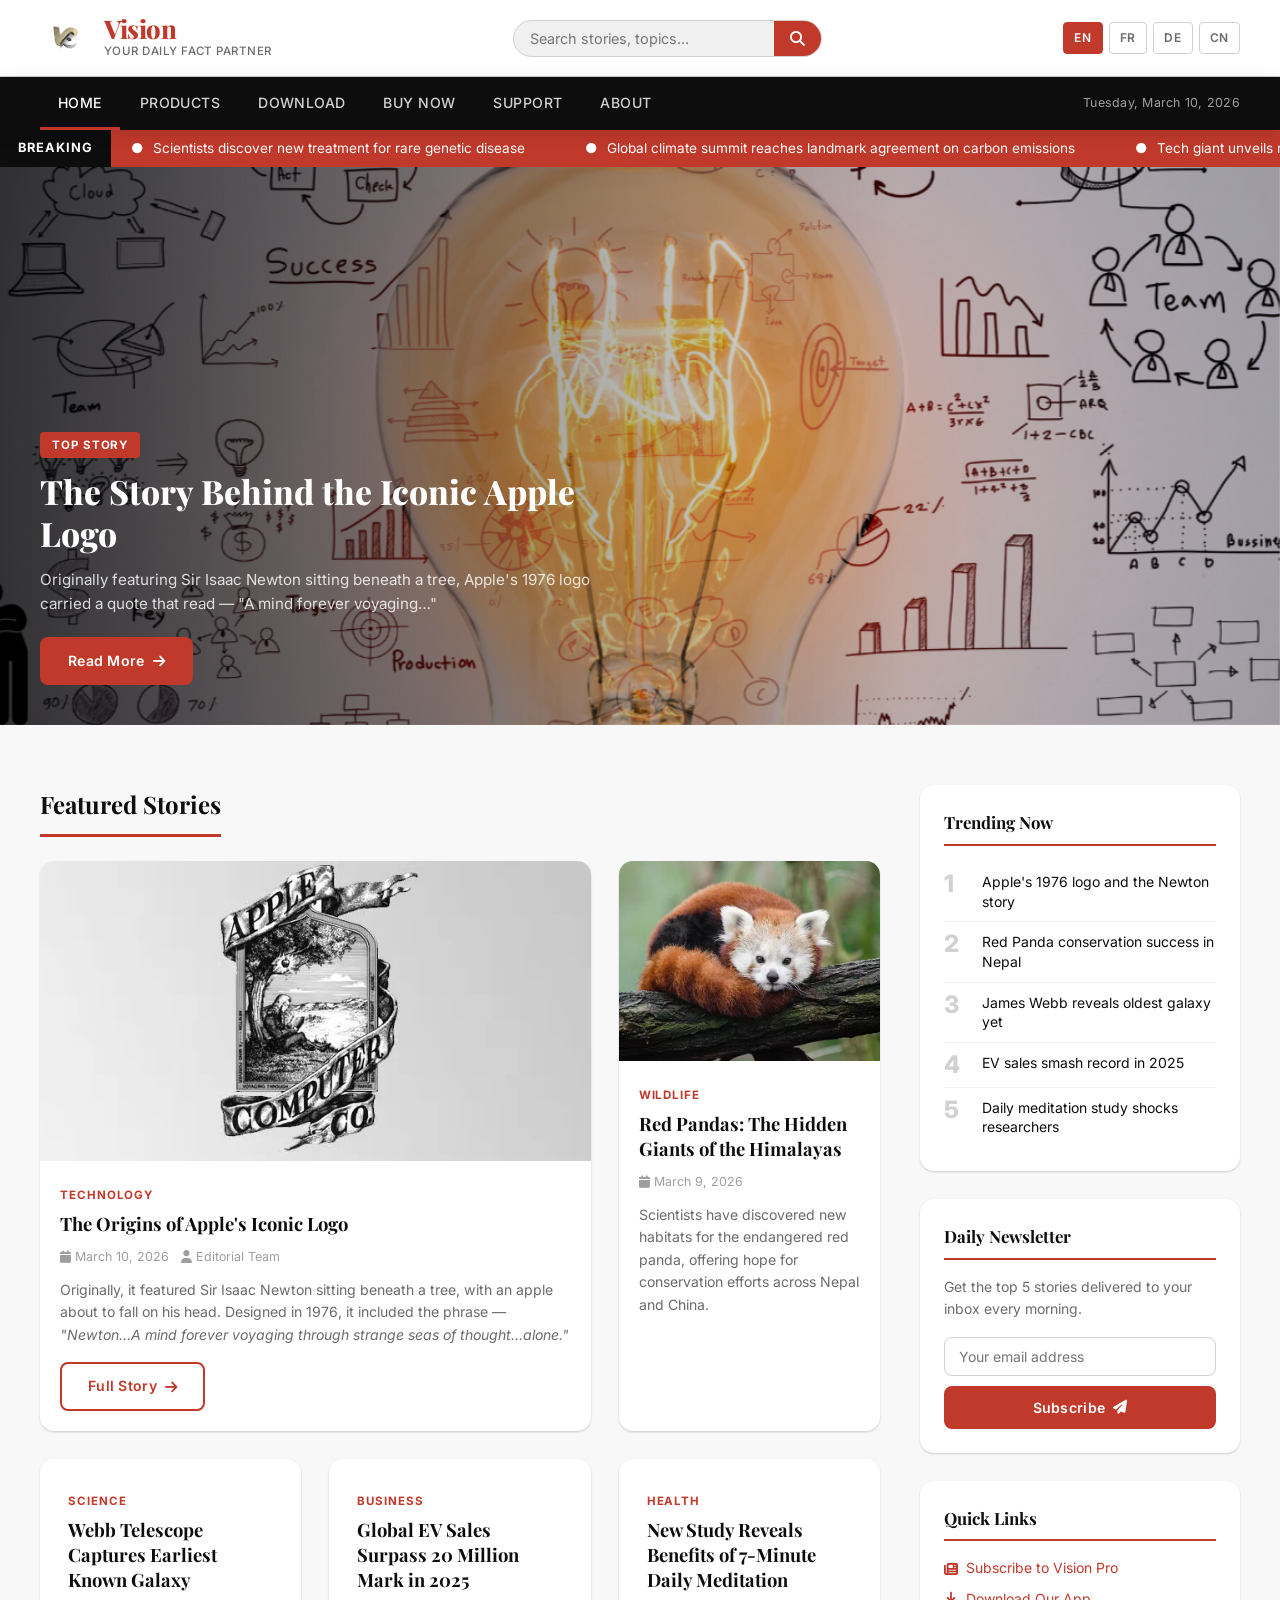
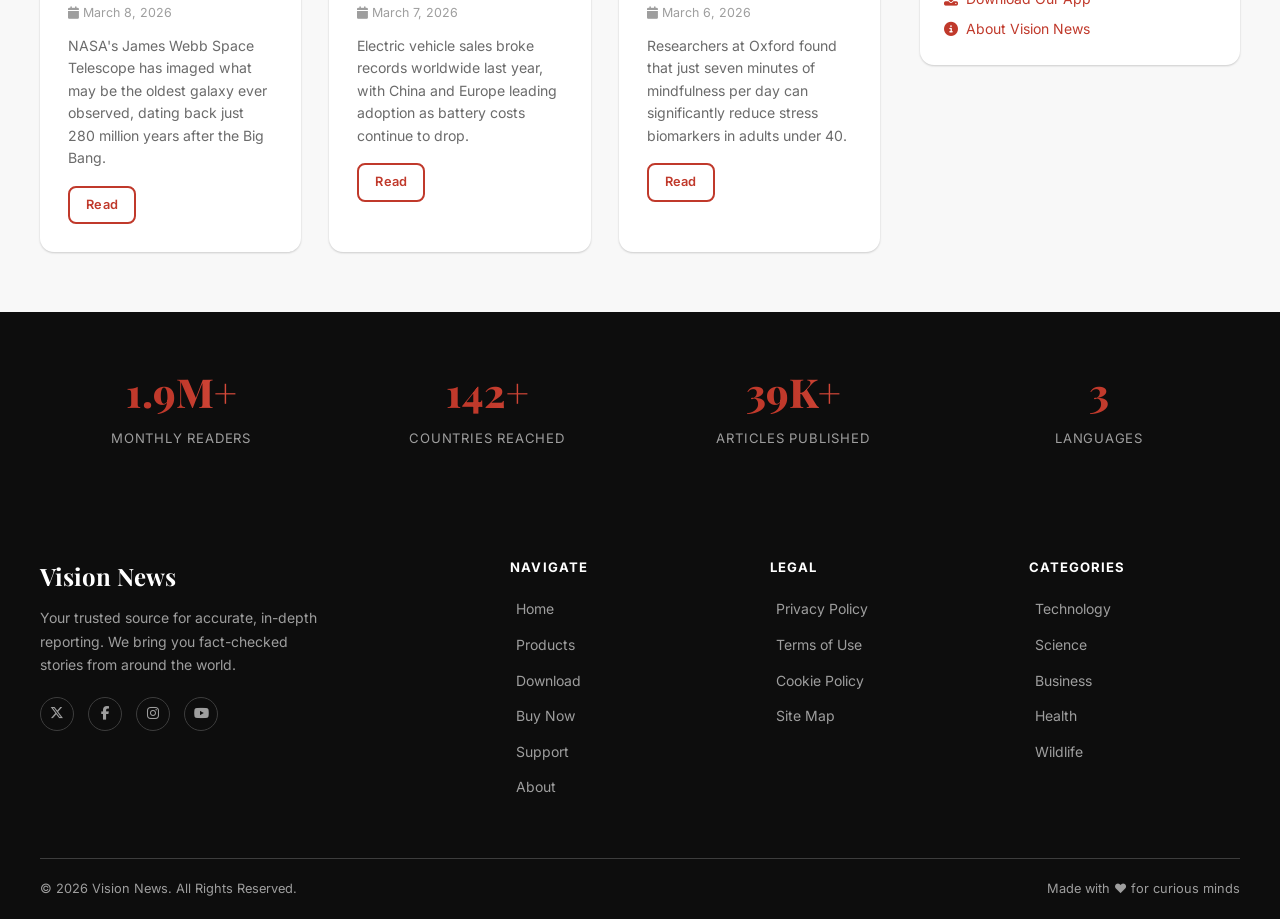
==== Home.html @ f91a7438 "Fixed the CSS Styling Issue" ====
<!DOCTYPE html>
<html lang="en">

<head>
    <meta charset="UTF-8">
    <meta name="viewport" content="width=device-width, initial-scale=1.0">
    <meta name="description"
        content="Vision News — Your daily fact partner. Breaking news, top stories, analysis, and more.">
    <title>Vision News — Home</title>
    <link rel="icon" href="Resources/images/WebICON.png" type="image/png">
    <link rel="stylesheet" href="css/Webstyle.css">
    <link rel="stylesheet" href="https://cdnjs.cloudflare.com/ajax/libs/font-awesome/6.5.0/css/all.min.css">
</head>

<body>

    <!-- Header -->
    <header class="site-header">
        <a href="Home.html" class="logo">
            <img src="Resources/images/Weblogo.png" alt="Vision News Logo">
            <div class="logo-text">
                <h1>Vision</h1>
                <p>Your Daily Fact Partner</p>
            </div>
        </a>

        <form class="search-form" role="search" onsubmit="return false;">
            <input type="search" id="site-search" placeholder="Search stories, topics..." aria-label="Search">
            <button type="submit" aria-label="Submit search"><i class="fa fa-search"></i></button>
        </form>

        <div class="lang-selector" role="navigation" aria-label="Language selector">
            <span class="active" tabindex="0">EN</span>
            <span tabindex="0">FR</span>
            <span tabindex="0">DE</span>
            <span tabindex="0">CN</span>
        </div>
    </header>

    <!-- Sticky Navigation -->
    <nav class="site-nav" role="navigation" aria-label="Main navigation">
        <div class="nav-inner">
            <div class="nav-links">
                <a href="Home.html" class="active">Home</a>
                <a href="pages/Products.html">Products</a>
                <a href="pages/Download.html">Download</a>
                <a href="pages/BuyNow.html">Buy Now</a>
                <a href="pages/Support.html">Support</a>
                <a href="pages/About.html">About</a>
            </div>
            <span class="nav-date">Tuesday, March 10, 2026</span>
        </div>
    </nav>

    <!-- Breaking News Ticker -->
    <div class="ticker-bar" aria-label="Breaking news ticker">
        <span class="ticker-label">Breaking</span>
        <div class="ticker-content">
            <div class="ticker-track">
                <span>Scientists discover new treatment for rare genetic disease</span>
                <span>Global climate summit reaches landmark agreement on carbon emissions</span>
                <span>Tech giant unveils next-generation AI model with record capabilities</span>
                <span>Stock markets surge following positive economic data release</span>
                <span>Space agency confirms successful launch of new orbital telescope</span>
                <!-- duplicate for seamless loop -->
                <span>Scientists discover new treatment for rare genetic disease</span>
                <span>Global climate summit reaches landmark agreement on carbon emissions</span>
                <span>Tech giant unveils next-generation AI model with record capabilities</span>
                <span>Stock markets surge following positive economic data release</span>
                <span>Space agency confirms successful launch of new orbital telescope</span>
            </div>
        </div>
    </div>

    <main>
        <!-- Hero Banner -->
        <section class="hero-banner">
            <img src="Resources/images/Webbanner.jpg" alt="Today's top story banner">
            <div class="hero-overlay">
                <div class="hero-content">
                    <span class="tag">Top Story</span>
                    <h2>The Story Behind the Iconic Apple Logo</h2>
                    <p>Originally featuring Sir Isaac Newton sitting beneath a tree, Apple's 1976 logo carried a quote
                        that read — "A mind forever voyaging…"</p>
                    <a href="#featured" class="btn btn-primary">Read More <i class="fa fa-arrow-right"></i></a>
                </div>
            </div>
        </section>

        <!-- Main Content -->
        <div class="container">
            <div class="section content-with-sidebar">

                <!-- Articles Area -->
                <div>
                    <h2 class="section-title">Featured Stories</h2>
                    <div class="article-grid" id="featured">

                        <!-- Featured Card -->
                        <article class="card featured" id="apple-story">
                            <img src="Resources/images/AppleLogo.webp" alt="Original Apple Logo from 1976"
                                class="card-img" style="height:300px;object-fit:cover;">
                            <div class="card-body">
                                <span class="card-category">Technology</span>
                                <h3 class="card-title"><a href="#">The Origins of Apple's Iconic Logo</a></h3>
                                <div class="card-meta">
                                    <span><i class="fa fa-calendar"></i> March 10, 2026</span>
                                    <span><i class="fa fa-user"></i> Editorial Team</span>
                                </div>
                                <p class="card-excerpt">Originally, it featured Sir Isaac Newton sitting beneath a tree,
                                    with an apple about to fall on his head. Designed in 1976, it included the phrase —
                                    <em>"Newton…A mind forever voyaging through strange seas of thought…alone."</em>
                                </p>
                                <a href="#" class="btn btn-outline" style="margin-top:16px;">Full Story <i
                                        class="fa fa-arrow-right"></i></a>
                            </div>
                        </article>

                        <!-- Card 2 -->
                        <article class="card">
                            <img src="Resources/images/redPanda.png" alt="Red Panda in the wild" class="card-img">
                            <div class="card-body">
                                <span class="card-category">Wildlife</span>
                                <h3 class="card-title"><a href="#">Red Pandas: The Hidden Giants of the Himalayas</a>
                                </h3>
                                <div class="card-meta">
                                    <span><i class="fa fa-calendar"></i> March 9, 2026</span>
                                </div>
                                <p class="card-excerpt">Scientists have discovered new habitats for the endangered red
                                    panda, offering hope for conservation efforts across Nepal and China.</p>
                            </div>
                        </article>

                        <!-- Card 3 -->
                        <article class="card">
                            <div class="card-body" style="padding:28px;">
                                <span class="card-category">Science</span>
                                <h3 class="card-title"><a href="#">Webb Telescope Captures Earliest Known Galaxy</a>
                                </h3>
                                <div class="card-meta">
                                    <span><i class="fa fa-calendar"></i> March 8, 2026</span>
                                </div>
                                <p class="card-excerpt">NASA's James Webb Space Telescope has imaged what may be the
                                    oldest galaxy ever observed, dating back just 280 million years after the Big Bang.
                                </p>
                                <a href="#" class="btn btn-sm btn-outline" style="margin-top:16px;">Read</a>
                            </div>
                        </article>

                        <!-- Card 4 -->
                        <article class="card">
                            <div class="card-body" style="padding:28px;">
                                <span class="card-category">Business</span>
                                <h3 class="card-title"><a href="#">Global EV Sales Surpass 20 Million Mark in 2025</a>
                                </h3>
                                <div class="card-meta">
                                    <span><i class="fa fa-calendar"></i> March 7, 2026</span>
                                </div>
                                <p class="card-excerpt">Electric vehicle sales broke records worldwide last year, with
                                    China and Europe leading adoption as battery costs continue to drop.</p>
                                <a href="#" class="btn btn-sm btn-outline" style="margin-top:16px;">Read</a>
                            </div>
                        </article>

                        <!-- Card 5 -->
                        <article class="card">
                            <div class="card-body" style="padding:28px;">
                                <span class="card-category">Health</span>
                                <h3 class="card-title"><a href="#">New Study Reveals Benefits of 7-Minute Daily
                                        Meditation</a></h3>
                                <div class="card-meta">
                                    <span><i class="fa fa-calendar"></i> March 6, 2026</span>
                                </div>
                                <p class="card-excerpt">Researchers at Oxford found that just seven minutes of
                                    mindfulness per day can significantly reduce stress biomarkers in adults under 40.
                                </p>
                                <a href="#" class="btn btn-sm btn-outline" style="margin-top:16px;">Read</a>
                            </div>
                        </article>

                    </div><!-- /article-grid -->
                </div>

                <!-- Sidebar -->
                <aside>
                    <!-- Trending -->
                    <div class="sidebar-widget">
                        <h4>Trending Now</h4>
                        <ol class="trending-list">
                            <li><span class="trending-num">1</span><span>Apple's 1976 logo and the Newton story</span>
                            </li>
                            <li><span class="trending-num">2</span><span>Red Panda conservation success in Nepal</span>
                            </li>
                            <li><span class="trending-num">3</span><span>James Webb reveals oldest galaxy yet</span>
                            </li>
                            <li><span class="trending-num">4</span><span>EV sales smash record in 2025</span></li>
                            <li><span class="trending-num">5</span><span>Daily meditation study shocks
                                    researchers</span></li>
                        </ol>
                    </div>

                    <!-- Newsletter -->
                    <div class="sidebar-widget">
                        <h4>Daily Newsletter</h4>
                        <p style="font-size:.875rem;color:var(--gray-2);margin-bottom:16px;">Get the top 5 stories
                            delivered to your inbox every morning.</p>
                        <form class="newsletter-form" onsubmit="return false;">
                            <input type="email" placeholder="Your email address" id="newsletter-email"
                                aria-label="Email for newsletter">
                            <button class="btn btn-primary" type="submit">Subscribe <i
                                    class="fa fa-paper-plane"></i></button>
                        </form>
                    </div>

                    <!-- Quick links -->
                    <div class="sidebar-widget">
                        <h4>Quick Links</h4>
                        <ul style="display:flex;flex-direction:column;gap:8px;">
                            <li><a href="pages/Products.html"
                                    style="font-size:.875rem;color:var(--primary);display:flex;align-items:center;gap:8px;"><i
                                        class="fa fa-newspaper"></i> Subscribe to Vision Pro</a></li>
                            <li><a href="pages/Download.html"
                                    style="font-size:.875rem;color:var(--primary);display:flex;align-items:center;gap:8px;"><i
                                        class="fa fa-download"></i> Download Our App</a></li>
                            <li><a href="pages/About.html"
                                    style="font-size:.875rem;color:var(--primary);display:flex;align-items:center;gap:8px;"><i
                                        class="fa fa-info-circle"></i> About Vision News</a></li>
                        </ul>
                    </div>
                </aside>

            </div><!-- /content-with-sidebar -->
        </div><!-- /container -->

        <!-- Stats Bar -->
        <div class="stats-bar">
            <div class="stats-grid">
                <div class="stat-item">
                    <div class="stat-number">2.4M+</div>
                    <div class="stat-label">Monthly Readers</div>
                </div>
                <div class="stat-item">
                    <div class="stat-number">180+</div>
                    <div class="stat-label">Countries Reached</div>
                </div>
                <div class="stat-item">
                    <div class="stat-number">50K+</div>
                    <div class="stat-label">Articles Published</div>
                </div>
                <div class="stat-item">
                    <div class="stat-number">4</div>
                    <div class="stat-label">Languages</div>
                </div>
            </div>
        </div>
    </main>

    <!-- Footer -->
    <footer class="site-footer">
        <div class="footer-grid">
            <div class="footer-brand">
                <h3>Vision News</h3>
                <p>Your trusted source for accurate, in-depth reporting. We bring you fact-checked stories from around
                    the world.</p>
                <div class="social-links" style="margin-top:20px;">
                    <a href="https://x.com/visionnews" target="_blank" rel="noopener" aria-label="Twitter/X"><i
                            class="fa-brands fa-x-twitter"></i></a>
                    <a href="https://www.facebook.com/visionnews" target="_blank" rel="noopener"
                        aria-label="Facebook"><i class="fa-brands fa-facebook-f"></i></a>
                    <a href="https://www.instagram.com/visionnews" target="_blank" rel="noopener"
                        aria-label="Instagram"><i class="fa-brands fa-instagram"></i></a>
                    <a href="https://www.youtube.com/@visionnews" target="_blank" rel="noopener" aria-label="YouTube"><i
                            class="fa-brands fa-youtube"></i></a>
                </div>
            </div>
            <div class="footer-col">
                <h4>Navigate</h4>
                <ul>
                    <li><a href="Home.html">Home</a></li>
                    <li><a href="pages/Products.html">Products</a></li>
                    <li><a href="pages/Download.html">Download</a></li>
                    <li><a href="pages/BuyNow.html">Buy Now</a></li>
                    <li><a href="pages/Support.html">Support</a></li>
                    <li><a href="pages/About.html">About</a></li>
                </ul>
            </div>
            <div class="footer-col">
                <h4>Legal</h4>
                <ul>
                    <li><a href="#">Privacy Policy</a></li>
                    <li><a href="#">Terms of Use</a></li>
                    <li><a href="#">Cookie Policy</a></li>
                    <li><a href="#">Site Map</a></li>
                </ul>
            </div>
            <div class="footer-col">
                <h4>Categories</h4>
                <ul>
                    <li><a href="#">Technology</a></li>
                    <li><a href="#">Science</a></li>
                    <li><a href="#">Business</a></li>
                    <li><a href="#">Health</a></li>
                    <li><a href="#">Wildlife</a></li>
                </ul>
            </div>
        </div>
        <div class="footer-bottom">
            <p>&copy; 2026 Vision News. All Rights Reserved.</p>
            <p>Made with ❤️ for curious minds</p>
        </div>
    </footer>

    <script>
        // ── Scroll-reveal (IntersectionObserver) ──────────────
        const revealEls = document.querySelectorAll(
            '.card, .sidebar-widget, .pricing-card, .download-card, .team-card, .timeline-box, .faq-item, .contact-form, .stat-item'
        );
        const observer = new IntersectionObserver((entries) => {
            entries.forEach(entry => {
                if (entry.isIntersecting) {
                    entry.target.classList.add('visible');
                    observer.unobserve(entry.target);
                }
            });
        }, { threshold: 0.1 });
        revealEls.forEach(el => observer.observe(el));

        // ── Animated stat counter ─────────────────────────────
        function animateCount(el) {
            const raw = el.textContent.trim();
            const num = parseFloat(raw.replace(/[^\d.]/g, ''));
            const suffix = raw.replace(/[\d.]/g, '');
            if (isNaN(num)) return;
            let start = null;
            const duration = 1400;
            const step = timestamp => {
                if (!start) start = timestamp;
                const progress = Math.min((timestamp - start) / duration, 1);
                const eased = 1 - Math.pow(1 - progress, 3);
                const val = num % 1 === 0
                    ? Math.round(num * eased)
                    : (num * eased).toFixed(1);
                el.textContent = val + suffix;
                if (progress < 1) requestAnimationFrame(step);
            };
            requestAnimationFrame(step);
        }

        const statObserver = new IntersectionObserver((entries) => {
            entries.forEach(entry => {
                if (entry.isIntersecting) {
                    animateCount(entry.target);
                    statObserver.unobserve(entry.target);
                }
            });
        }, { threshold: 0.5 });
        document.querySelectorAll('.stat-number').forEach(el => statObserver.observe(el));

        // ── Language selector active state ────────────────────
        document.querySelectorAll('.lang-selector span').forEach(span => {
            span.addEventListener('click', () => {
                document.querySelectorAll('.lang-selector span').forEach(s => s.classList.remove('active'));
                span.classList.add('active');
            });
        });
    </script>

</body>

</html>
---- css/Webstyle.css ----
/* ===================================================
   VISION NEWS — Design System
   Industry-standard CSS for a modern news portal
=================================================== */

@import url('https://fonts.googleapis.com/css2?family=Inter:wght@300;400;500;600;700;800;900&family=Playfair+Display:wght@400;700;800&display=swap');

/* ─── CSS Variables ──────────────────────────────── */
:root {
    --primary: #c0392b;
    --primary-dark: #962d22;
    --primary-light: #e74c3c;
    --accent: #f39c12;
    --dark: #0d0d0d;
    --dark-2: #1a1a1a;
    --dark-3: #2c2c2c;
    --gray-1: #3d3d3d;
    --gray-2: #6b6b6b;
    --gray-3: #9e9e9e;
    --gray-4: #d1d1d1;
    --gray-5: #f0f0f0;
    --light: #f8f8f8;
    --white: #ffffff;
    --font-body: 'Inter', sans-serif;
    --font-display: 'Playfair Display', serif;
    --shadow-sm: 0 1px 3px rgba(0, 0, 0, .08), 0 1px 2px rgba(0, 0, 0, .12);
    --shadow-md: 0 4px 16px rgba(0, 0, 0, .12);
    --shadow-lg: 0 10px 40px rgba(0, 0, 0, .18);
    --shadow-red: 0 4px 20px rgba(192, 57, 43, .3);
    --radius-sm: 4px;
    --radius-md: 8px;
    --radius-lg: 14px;
    --radius-xl: 22px;
    --transition: all .25s cubic-bezier(.4, 0, .2, 1);
}

/* ─── Reset & Base ───────────────────────────────── */
*,
*::before,
*::after {
    box-sizing: border-box;
    margin: 0;
    padding: 0;
}

html {
    scroll-behavior: smooth;
    font-size: 16px;
}

body {
    font-family: var(--font-body);
    background-color: var(--light);
    color: var(--dark);
    line-height: 1.6;
    -webkit-font-smoothing: antialiased;
}

a {
    text-decoration: none;
    color: inherit;
}

ul {
    list-style: none;
}

img {
    max-width: 100%;
    height: auto;
    display: block;
}

/* ─── Header Section ─────────────────────────────── */
.site-header {
    background: var(--white);
    border-bottom: 1px solid var(--gray-4);
    padding: 12px 40px;
    display: flex;
    align-items: center;
    justify-content: space-between;
    gap: 20px;
}

.logo {
    display: flex;
    align-items: center;
    gap: 12px;
    text-decoration: none;
}

.logo img {
    width: 52px;
    height: 52px;
    object-fit: contain;
    border-radius: 50%;
}

.logo-text h1 {
    font-family: var(--font-display);
    font-size: 1.6rem;
    font-weight: 800;
    color: var(--primary);
    line-height: 1;
    letter-spacing: -.5px;
}

.logo-text p {
    font-size: .72rem;
    color: var(--gray-2);
    letter-spacing: .04em;
    text-transform: uppercase;
    font-weight: 500;
}

/* Search Bar */
.search-form {
    display: flex;
    align-items: center;
    background: var(--gray-5);
    border: 1.5px solid var(--gray-4);
    border-radius: var(--radius-xl);
    overflow: hidden;
    transition: var(--transition);
}

.search-form:focus-within {
    border-color: var(--primary);
    box-shadow: 0 0 0 3px rgba(192, 57, 43, .12);
}

.search-form input {
    background: transparent;
    border: none;
    outline: none;
    padding: 9px 16px;
    font-family: var(--font-body);
    font-size: .9rem;
    width: 260px;
    color: var(--dark);
}

.search-form button {
    background: var(--primary);
    border: none;
    color: var(--white);
    padding: 9px 16px;
    cursor: pointer;
    font-size: .95rem;
    transition: var(--transition);
}

.search-form button:hover {
    background: var(--primary-dark);
}

/* Language Selector */
.lang-selector {
    display: flex;
    gap: 6px;
}

.lang-selector span {
    font-size: .75rem;
    font-weight: 600;
    padding: 5px 10px;
    border: 1.5px solid var(--gray-4);
    border-radius: var(--radius-sm);
    cursor: pointer;
    transition: var(--transition);
    color: var(--gray-2);
    letter-spacing: .06em;
}

.lang-selector span:hover,
.lang-selector span.active {
    background: var(--primary);
    border-color: var(--primary);
    color: var(--white);
}

/* ─── Navigation Bar ─────────────────────────────── */
.site-nav {
    background: var(--dark);
    position: sticky;
    top: 0;
    z-index: 1000;
    box-shadow: var(--shadow-md);
}

.nav-inner {
    max-width: 1280px;
    margin: 0 auto;
    padding: 0 40px;
    display: flex;
    align-items: center;
    justify-content: space-between;
}

.nav-links {
    display: flex;
    align-items: center;
    gap: 2px;
}

.nav-links a {
    display: block;
    padding: 15px 18px;
    font-size: .88rem;
    font-weight: 500;
    color: var(--gray-4);
    letter-spacing: .03em;
    text-transform: uppercase;
    transition: var(--transition);
    position: relative;
}

.nav-links a::after {
    content: '';
    position: absolute;
    bottom: 0;
    left: 50%;
    right: 50%;
    height: 2.5px;
    background: var(--primary);
    transition: var(--transition);
}

.nav-links a:hover,
.nav-links a.active {
    color: var(--white);
}

.nav-links a:hover::after,
.nav-links a.active::after {
    left: 0;
    right: 0;
}

.nav-date {
    font-size: .78rem;
    color: var(--gray-3);
    font-weight: 400;
    letter-spacing: .02em;
}

/* ─── Hero Sections ──────────────────────────────── */
.page-hero {
    background: linear-gradient(135deg, var(--dark) 0%, var(--dark-2) 60%, #1f0a08 100%);
    padding: 70px 40px;
    text-align: center;
    color: var(--white);
}

.page-hero h2 {
    font-family: var(--font-display);
    font-size: 2.8rem;
    font-weight: 800;
    margin-bottom: 12px;
}

.page-hero p {
    font-size: 1.05rem;
    color: var(--gray-3);
    max-width: 560px;
    margin: 0 auto;
}

/* ─── Layout & Utilities ─────────────────────────── */
.section-title {
    font-family: var(--font-display);
    font-size: 1.5rem;
    font-weight: 700;
    color: var(--dark);
    padding-bottom: 10px;
    border-bottom: 3px solid var(--primary);
    margin-bottom: 24px;
    display: inline-block;
}

.container {
    max-width: 1280px;
    margin: 0 auto;
    padding: 0 40px;
}

.section {
    padding: 60px 0;
}

.section-alt {
    background: var(--white);
}

/* ─── Button Styles ──────────────────────────────── */
.btn {
    display: inline-flex;
    align-items: center;
    gap: 8px;
    padding: 11px 26px;
    border-radius: var(--radius-md);
    font-family: var(--font-body);
    font-size: .88rem;
    font-weight: 600;
    cursor: pointer;
    border: 2px solid transparent;
    transition: var(--transition);
    letter-spacing: .02em;
}

.btn-primary {
    background: var(--primary);
    color: var(--white);
    border-color: var(--primary);
}

.btn-primary:hover {
    background: var(--primary-dark);
    border-color: var(--primary-dark);
    box-shadow: var(--shadow-red);
    transform: translateY(-1px);
}

.btn-outline {
    background: transparent;
    color: var(--primary);
    border-color: var(--primary);
}

.btn-outline:hover {
    background: var(--primary);
    color: var(--white);
}

.btn-dark {
    background: var(--dark);
    color: var(--white);
    border-color: var(--dark);
}

.btn-dark:hover {
    background: var(--dark-2);
    transform: translateY(-1px);
    box-shadow: var(--shadow-md);
}

.btn-lg {
    padding: 15px 36px;
    font-size: 1rem;
}

.btn-sm {
    padding: 7px 16px;
    font-size: .8rem;
}

/* ─── Card Components ────────────────────────────── */
.card {
    background: var(--white);
    border-radius: var(--radius-lg);
    overflow: hidden;
    box-shadow: var(--shadow-sm);
    transition: var(--transition);
}

.card:hover {
    box-shadow: var(--shadow-lg);
    transform: translateY(-4px);
}

.card-img {
    width: 100%;
    height: 200px;
    object-fit: cover;
}

.card-body {
    padding: 20px;
}

.card-category {
    display: inline-block;
    font-size: .72rem;
    font-weight: 700;
    letter-spacing: .08em;
    text-transform: uppercase;
    color: var(--primary);
    margin-bottom: 8px;
}

.card-title {
    font-family: var(--font-display);
    font-size: 1.15rem;
    font-weight: 700;
    line-height: 1.35;
    margin-bottom: 10px;
    color: var(--dark);
}

.card-title a:hover {
    color: var(--primary);
}

.card-meta {
    font-size: .78rem;
    color: var(--gray-3);
    display: flex;
    gap: 12px;
    margin-bottom: 12px;
}

.card-excerpt {
    font-size: .88rem;
    color: var(--gray-2);
    line-height: 1.6;
}

/* Article Grid */
.article-grid {
    display: grid;
    grid-template-columns: repeat(3, 1fr);
    gap: 28px;
}

/* Featured Article */
.article-grid .featured {
    grid-column: span 2;
}

.article-grid .featured .card-img {
    height: 300px;
}

/* ─── Ticker / Breaking News ─────────────────────── */
.ticker-bar {
    background: var(--primary);
    color: var(--white);
    display: flex;
    align-items: center;
    overflow: hidden;
}

.ticker-label {
    background: var(--dark);
    padding: 8px 18px;
    font-size: .8rem;
    font-weight: 700;
    letter-spacing: .08em;
    text-transform: uppercase;
    white-space: nowrap;
    flex-shrink: 0;
}

.ticker-content {
    overflow: hidden;
    flex: 1;
    padding: 8px 20px;
    font-size: .85rem;
}

.ticker-track {
    display: flex;
    gap: 60px;
    animation: ticker 30s linear infinite;
    white-space: nowrap;
}

.ticker-track span::before {
    content: '● ';
    margin-right: 6px;
}

@keyframes ticker {
    0% {
        transform: translateX(0);
    }

    100% {
        transform: translateX(-50%);
    }
}

/* ─── Banner Section ─────────────────────────────── */
.hero-banner {
    position: relative;
    height: 62vh;
    min-height: 420px;
    overflow: hidden;
}

.hero-banner img {
    width: 100%;
    height: 100%;
    object-fit: cover;
    object-position: center;
}

.hero-overlay {
    position: absolute;
    inset: 0;
    background: linear-gradient(to right, rgba(0, 0, 0, .72) 0%, rgba(0, 0, 0, .1) 70%);
    display: flex;
    align-items: flex-end;
    padding: 40px;
}

.hero-content {
    max-width: 560px;
    color: var(--white);
}

.hero-content .tag {
    display: inline-block;
    background: var(--primary);
    color: var(--white);
    font-size: .72rem;
    font-weight: 700;
    padding: 4px 12px;
    border-radius: var(--radius-sm);
    text-transform: uppercase;
    letter-spacing: .08em;
    margin-bottom: 12px;
}

.hero-content h2 {
    font-family: var(--font-display);
    font-size: 2.1rem;
    font-weight: 800;
    line-height: 1.25;
    margin-bottom: 14px;
}

.hero-content p {
    font-size: .95rem;
    color: rgba(255, 255, 255, .82);
    margin-bottom: 20px;
}

/* ─── Sidebar Area ───────────────────────────────── */
.content-with-sidebar {
    display: grid;
    grid-template-columns: 1fr 320px;
    gap: 40px;
    align-items: start;
}

.sidebar-widget {
    background: var(--white);
    border-radius: var(--radius-lg);
    padding: 24px;
    box-shadow: var(--shadow-sm);
    margin-bottom: 28px;
}

.sidebar-widget h4 {
    font-family: var(--font-display);
    font-size: 1.05rem;
    font-weight: 700;
    border-bottom: 2px solid var(--primary);
    padding-bottom: 8px;
    margin-bottom: 16px;
}

/* Trending List */
.trending-list li {
    display: flex;
    gap: 10px;
    padding: 10px 0;
    border-bottom: 1px solid var(--gray-5);
    font-size: .875rem;
    line-height: 1.4;
    cursor: pointer;
    transition: var(--transition);
}

.trending-list li:last-child {
    border-bottom: none;
}

.trending-list li:hover {
    color: var(--primary);
}

.trending-num {
    font-size: 1.5rem;
    font-weight: 800;
    color: var(--gray-4);
    line-height: 1;
    flex-shrink: 0;
    width: 28px;
}

/* Newsletter Widget */
.newsletter-form input {
    width: 100%;
    padding: 10px 14px;
    border: 1.5px solid var(--gray-4);
    border-radius: var(--radius-md);
    font-family: var(--font-body);
    font-size: .875rem;
    margin-bottom: 10px;
    outline: none;
    transition: var(--transition);
}

.newsletter-form input:focus {
    border-color: var(--primary);
}

.newsletter-form .btn {
    width: 100%;
    justify-content: center;
}

/* ─── Pricing Sections ───────────────────────────── */
.pricing-grid {
    display: grid;
    grid-template-columns: repeat(3, 1fr);
    gap: 28px;
}

.pricing-card {
    background: var(--white);
    border-radius: var(--radius-lg);
    padding: 36px 28px;
    box-shadow: var(--shadow-sm);
    text-align: center;
    border: 2px solid transparent;
    transition: var(--transition);
    position: relative;
    overflow: hidden;
}

.pricing-card:hover {
    box-shadow: var(--shadow-lg);
    transform: translateY(-6px);
    border-color: var(--primary);
}

.pricing-card.popular {
    border-color: var(--primary);
    box-shadow: var(--shadow-red);
}

.popular-badge {
    position: absolute;
    top: 18px;
    right: -28px;
    background: var(--primary);
    color: var(--white);
    font-size: .7rem;
    font-weight: 700;
    letter-spacing: .08em;
    text-transform: uppercase;
    padding: 5px 36px;
    transform: rotate(45deg);
}

.pricing-card h3 {
    font-size: 1.1rem;
    font-weight: 700;
    margin-bottom: 16px;
    color: var(--dark);
}

.pricing-price {
    font-size: 2.8rem;
    font-weight: 800;
    color: var(--primary);
    line-height: 1;
    margin-bottom: 6px;
}

.pricing-price span {
    font-size: 1rem;
    font-weight: 400;
    color: var(--gray-2);
}

.pricing-desc {
    font-size: .875rem;
    color: var(--gray-2);
    margin-bottom: 26px;
}

.pricing-features {
    text-align: left;
    margin-bottom: 28px;
}

.pricing-features li {
    padding: 8px 0;
    font-size: .875rem;
    border-bottom: 1px solid var(--gray-5);
    display: flex;
    align-items: center;
    gap: 10px;
}

.pricing-features li::before {
    content: '✓';
    color: var(--primary);
    font-weight: 700;
    flex-shrink: 0;
}

.pricing-features li.disabled {
    color: var(--gray-3);
}

.pricing-features li.disabled::before {
    content: '×';
}

/* ─── Download Sections ──────────────────────────── */
.download-grid {
    display: grid;
    grid-template-columns: repeat(3, 1fr);
    gap: 28px;
}

.download-card {
    background: var(--white);
    border-radius: var(--radius-lg);
    padding: 40px 28px;
    text-align: center;
    box-shadow: var(--shadow-sm);
    transition: var(--transition);
}

.download-card:hover {
    transform: translateY(-4px);
    box-shadow: var(--shadow-lg);
}

.download-icon {
    font-size: 3.2rem;
    margin-bottom: 20px;
    display: block;
}

.download-card h3 {
    font-size: 1.2rem;
    font-weight: 700;
    margin-bottom: 8px;
}

.download-card p {
    font-size: .875rem;
    color: var(--gray-2);
    margin-bottom: 24px;
}

/* ─── FAQ Accordion ──────────────────────────────── */
.faq-list {
    max-width: 800px;
    margin: 0 auto;
}

.faq-item {
    background: var(--white);
    border-radius: var(--radius-md);
    box-shadow: var(--shadow-sm);
    margin-bottom: 12px;
    overflow: hidden;
}

.faq-question {
    padding: 18px 24px;
    font-weight: 600;
    font-size: .95rem;
    cursor: pointer;
    display: flex;
    justify-content: space-between;
    align-items: center;
    transition: var(--transition);
    border: none;
    background: transparent;
    width: 100%;
    text-align: left;
    font-family: var(--font-body);
    color: var(--dark);
}

.faq-question:hover {
    background: var(--gray-5);
    color: var(--primary);
}

.faq-question .arrow {
    transition: var(--transition);
    font-size: .75rem;
    color: var(--gray-3);
}

.faq-item.open .faq-question {
    color: var(--primary);
    background: var(--gray-5);
}

.faq-item.open .arrow {
    transform: rotate(180deg);
}

.faq-answer {
    max-height: 0;
    overflow: hidden;
    transition: max-height .3s ease, padding .3s ease;
    font-size: .9rem;
    color: var(--gray-2);
    line-height: 1.7;
    padding: 0 24px;
}

.faq-item.open .faq-answer {
    max-height: 400px;
    padding: 14px 24px 20px;
}

/* ─── Contact Forms ──────────────────────────────── */
.contact-form {
    background: var(--white);
    border-radius: var(--radius-lg);
    padding: 40px;
    box-shadow: var(--shadow-sm);
}

.form-row {
    display: grid;
    grid-template-columns: 1fr 1fr;
    gap: 20px;
}

.form-group {
    margin-bottom: 20px;
}

.form-group label {
    display: block;
    font-size: .82rem;
    font-weight: 600;
    color: var(--dark);
    margin-bottom: 6px;
    letter-spacing: .02em;
}

.form-group input,
.form-group textarea,
.form-group select {
    width: 100%;
    padding: 11px 14px;
    border: 1.5px solid var(--gray-4);
    border-radius: var(--radius-md);
    font-family: var(--font-body);
    font-size: .9rem;
    color: var(--dark);
    background: var(--white);
    outline: none;
    transition: var(--transition);
}

.form-group input:focus,
.form-group textarea:focus,
.form-group select:focus {
    border-color: var(--primary);
    box-shadow: 0 0 0 3px rgba(192, 57, 43, .1);
}

.form-group textarea {
    height: 140px;
    resize: vertical;
}

/* ─── Team Grids ─────────────────────────────────── */
.team-grid {
    display: grid;
    grid-template-columns: repeat(4, 1fr);
    gap: 28px;
}

.team-card {
    background: var(--white);
    border-radius: var(--radius-lg);
    overflow: hidden;
    box-shadow: var(--shadow-sm);
    text-align: center;
    transition: var(--transition);
}

.team-card:hover {
    transform: translateY(-4px);
    box-shadow: var(--shadow-lg);
}

.team-card img {
    width: 100%;
    height: 200px;
    object-fit: cover;
}

.team-card-body {
    padding: 20px;
}

.team-card-body h4 {
    font-weight: 700;
    font-size: 1rem;
    margin-bottom: 4px;
}

.team-card-body p {
    font-size: .82rem;
    color: var(--primary);
    font-weight: 500;
}

/* ─── Timeline Sections ──────────────────────────── */
.timeline {
    max-width: 720px;
    margin: 0 auto;
    position: relative;
}

.timeline::before {
    content: '';
    position: absolute;
    left: 50%;
    top: 0;
    bottom: 0;
    width: 2px;
    background: var(--gray-4);
    transform: translateX(-50%);
}

.timeline-item {
    display: flex;
    justify-content: flex-end;
    width: 50%;
    padding: 0 40px 40px 0;
}

.timeline-item:nth-child(even) {
    align-self: flex-end;
    justify-content: flex-start;
    margin-left: 50%;
    padding: 0 0 40px 40px;
}

.timeline-box {
    background: var(--white);
    border-radius: var(--radius-md);
    padding: 20px;
    box-shadow: var(--shadow-sm);
    position: relative;
    max-width: 260px;
}

.timeline-year {
    font-size: .78rem;
    font-weight: 700;
    color: var(--primary);
    letter-spacing: .08em;
    text-transform: uppercase;
    margin-bottom: 6px;
}

.timeline-box h4 {
    font-size: .95rem;
    font-weight: 700;
    margin-bottom: 6px;
}

.timeline-box p {
    font-size: .82rem;
    color: var(--gray-2);
}

.timeline-dot {
    position: absolute;
    width: 14px;
    height: 14px;
    background: var(--primary);
    border-radius: 50%;
    top: 24px;
    right: -47px;
    border: 3px solid var(--white);
    box-shadow: 0 0 0 2px var(--primary);
}

.timeline-item:nth-child(even) .timeline-dot {
    right: auto;
    left: -47px;
}

/* ─── Stats Bar Section ──────────────────────────── */
.stats-bar {
    background: var(--dark);
    color: var(--white);
    padding: 48px 40px;
}

.stats-grid {
    max-width: 1280px;
    margin: 0 auto;
    display: grid;
    grid-template-columns: repeat(4, 1fr);
    gap: 24px;
    text-align: center;
}

.stat-item {
    opacity: 0;
    transform: translateY(24px);
    transition: opacity .55s cubic-bezier(.4, 0, .2, 1), transform .55s cubic-bezier(.4, 0, .2, 1);
}

.stat-item.visible {
    opacity: 1;
    transform: translateY(0);
}

.stat-number {
    font-size: 2.5rem;
    font-weight: 800;
    color: var(--primary);
    font-family: var(--font-display);
    background: linear-gradient(90deg, var(--primary) 25%, #ff6b5a 50%, var(--primary) 75%);
    background-size: 200% auto;
    -webkit-background-clip: text;
    -webkit-text-fill-color: transparent;
    background-clip: text;
    animation: statShine 3s linear infinite;
}

.stat-label {
    font-size: .82rem;
    color: var(--gray-3);
    margin-top: 4px;
    text-transform: uppercase;
    letter-spacing: .06em;
}

/* ─── Footer Section ─────────────────────────────── */
.site-footer {
    background: var(--dark);
    color: var(--gray-3);
    padding: 60px 40px 0;
}

.footer-grid {
    max-width: 1280px;
    margin: 0 auto;
    display: grid;
    grid-template-columns: 2fr 1fr 1fr 1fr;
    gap: 48px;
    padding-bottom: 48px;
    border-bottom: 1px solid var(--gray-1);
}

.footer-brand h3 {
    font-family: var(--font-display);
    font-size: 1.5rem;
    color: var(--white);
    margin-bottom: 10px;
}

.footer-brand p {
    font-size: .875rem;
    line-height: 1.7;
    max-width: 280px;
}

.footer-col h4 {
    font-size: .82rem;
    font-weight: 700;
    text-transform: uppercase;
    letter-spacing: .08em;
    color: var(--white);
    margin-bottom: 18px;
}

.footer-col ul li {
    margin-bottom: 10px;
}

.footer-col ul li a {
    font-size: .875rem;
    color: var(--gray-3);
    transition: var(--transition);
    display: inline-flex;
    align-items: center;
    gap: 0;
}

.footer-col ul li a::before {
    content: '›';
    opacity: 0;
    margin-right: 0;
    transition: opacity .2s, margin-right .2s;
    color: var(--primary);
    font-weight: 700;
}

.footer-col ul li a:hover {
    color: var(--primary);
}

.footer-col ul li a:hover::before {
    opacity: 1;
    margin-right: 6px;
}

.footer-bottom {
    max-width: 1280px;
    margin: 0 auto;
    padding: 20px 0;
    display: flex;
    justify-content: space-between;
    align-items: center;
    font-size: .8rem;
}

.social-links {
    display: flex;
    gap: 14px;
}

.social-links a {
    width: 34px;
    height: 34px;
    border-radius: 50%;
    border: 1px solid var(--gray-1);
    display: flex;
    align-items: center;
    justify-content: center;
    font-size: .85rem;
    color: var(--gray-3);
    transition: var(--transition);
}

.social-links a:hover {
    background: var(--primary);
    border-color: var(--primary);
    color: var(--white);
    animation: iconBounce .45s ease;
}

/* ─── Animations & Micro-interactions ────────────── */

/* Page Load entrance */
@keyframes slideDown {
    from {
        transform: translateY(-100%);
        opacity: 0;
    }

    to {
        transform: translateY(0);
        opacity: 1;
    }
}

.site-header {
    animation: slideDown .55s cubic-bezier(.4, 0, .2, 1) both;
}

@keyframes fadeUp {
    from {
        opacity: 0;
        transform: translateY(28px);
    }

    to {
        opacity: 1;
        transform: translateY(0);
    }
}

@keyframes fadeIn {
    from {
        opacity: 0;
    }

    to {
        opacity: 1;
    }
}

.hero-content {
    animation: fadeUp .75s .2s cubic-bezier(.4, 0, .2, 1) both;
}

.ticker-bar {
    animation: fadeIn .6s .4s ease both;
}

.section-title {
    animation: fadeUp .5s ease both;
}

/* Scroll reveal classes */
.card,
.sidebar-widget,
.pricing-card,
.download-card,
.team-card,
.timeline-box,
.faq-item,
.contact-form {
    opacity: 0;
    transform: translateY(24px);
    transition: opacity .55s cubic-bezier(.4, 0, .2, 1), transform .55s cubic-bezier(.4, 0, .2, 1), box-shadow .25s ease;
}

.card.visible,
.sidebar-widget.visible,
.pricing-card.visible,
.download-card.visible,
.team-card.visible,
.timeline-box.visible,
.faq-item.visible,
.contact-form.visible {
    opacity: 1;
    transform: translateY(0);
}

/* Stagger Effects */
.article-grid .card:nth-child(1) {
    transition-delay: .05s;
}

.article-grid .card:nth-child(2) {
    transition-delay: .12s;
}

.article-grid .card:nth-child(3) {
    transition-delay: .19s;
}

.article-grid .card:nth-child(4) {
    transition-delay: .26s;
}

.article-grid .card:nth-child(5) {
    transition-delay: .33s;
}

/* Miscellaneous Animations */
@keyframes heroZoom {
    from {
        transform: scale(1.06);
    }

    to {
        transform: scale(1);
    }
}

.hero-banner img {
    animation: heroZoom 1.4s cubic-bezier(.4, 0, .2, 1) both;
}

@keyframes statShine {
    0% {
        background-position: -200% center;
    }

    100% {
        background-position: 200% center;
    }
}

@keyframes iconBounce {

    0%,
    100% {
        transform: translateY(0);
    }

    40% {
        transform: translateY(-5px);
    }

    60% {
        transform: translateY(-2px);
    }
}

.nav-links a {
    transition: color .25s, letter-spacing .25s, transform .25s;
}

.nav-links a:hover {
    letter-spacing: .07em;
}

.logo {
    transition: transform .25s cubic-bezier(.4, 0, .2, 1);
}

.logo:hover {
    transform: scale(1.03);
}

/* ─── Responsive Queries ─────────────────────────── */
@media (max-width: 1024px) {
    .article-grid {
        grid-template-columns: repeat(2, 1fr);
    }

    .article-grid .featured {
        grid-column: span 2;
    }

    .content-with-sidebar {
        grid-template-columns: 1fr;
    }

    .footer-grid {
        grid-template-columns: 1fr 1fr;
    }

    .team-grid {
        grid-template-columns: repeat(2, 1fr);
    }

    .pricing-grid {
        grid-template-columns: repeat(2, 1fr);
    }
}

@media (max-width: 768px) {
    .site-header {
        flex-wrap: wrap;
        padding: 14px 20px;
    }

    .search-form input {
        width: 180px;
    }

    .nav-inner {
        padding: 0 20px;
        overflow-x: auto;
    }

    .nav-links a {
        padding: 14px 12px;
        font-size: .8rem;
    }

    .hero-banner {
        height: 45vh;
    }

    .hero-content h2 {
        font-size: 1.5rem;
    }

    .article-grid {
        grid-template-columns: 1fr;
    }

    .article-grid .featured {
        grid-column: span 1;
    }

    .pricing-grid,
    .download-grid {
        grid-template-columns: 1fr;
    }

    .footer-grid {
        grid-template-columns: 1fr;
    }

    .form-row {
        grid-template-columns: 1fr;
    }

    .container {
        padding: 0 20px;
    }
}

@media (prefers-reduced-motion: reduce) {

    *,
    *::before,
    *::after {
        animation-duration: .01ms !important;
        animation-iteration-count: 1 !important;
        transition-duration: .01ms !important;
    }
}
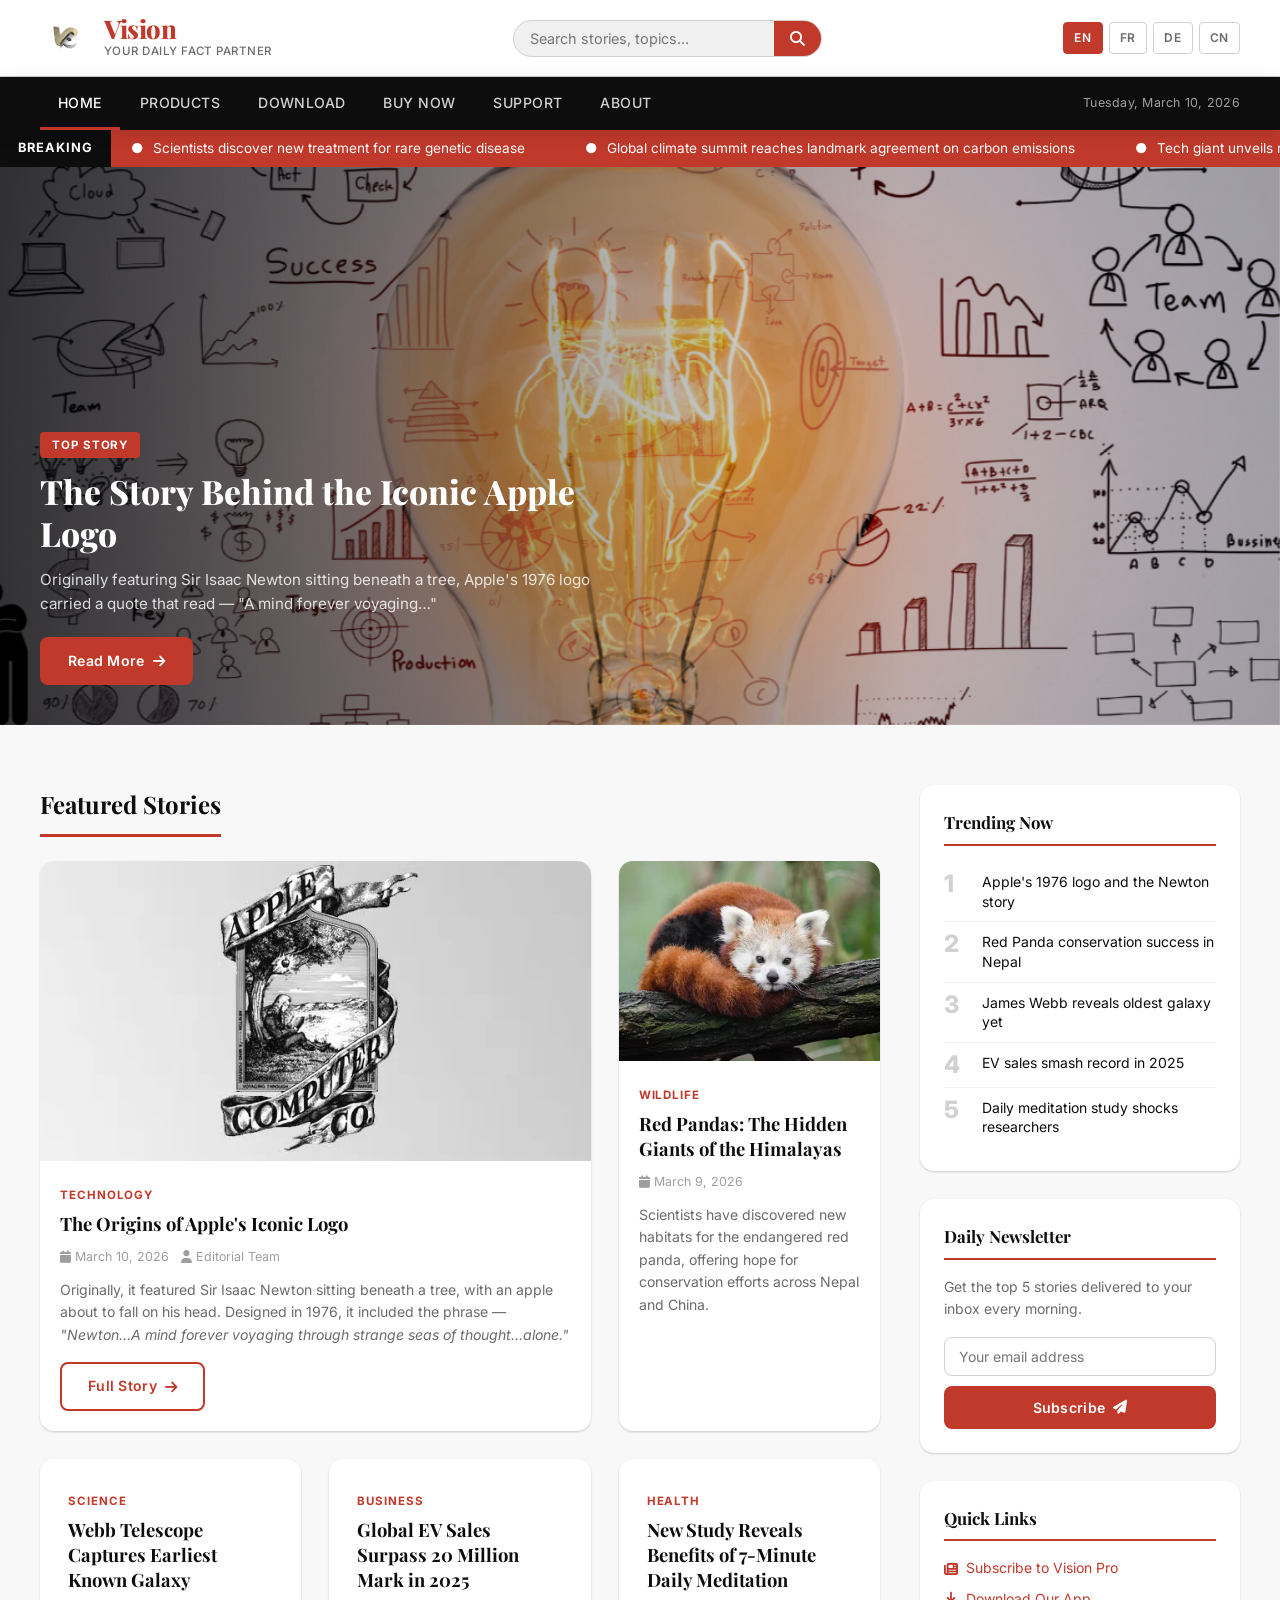
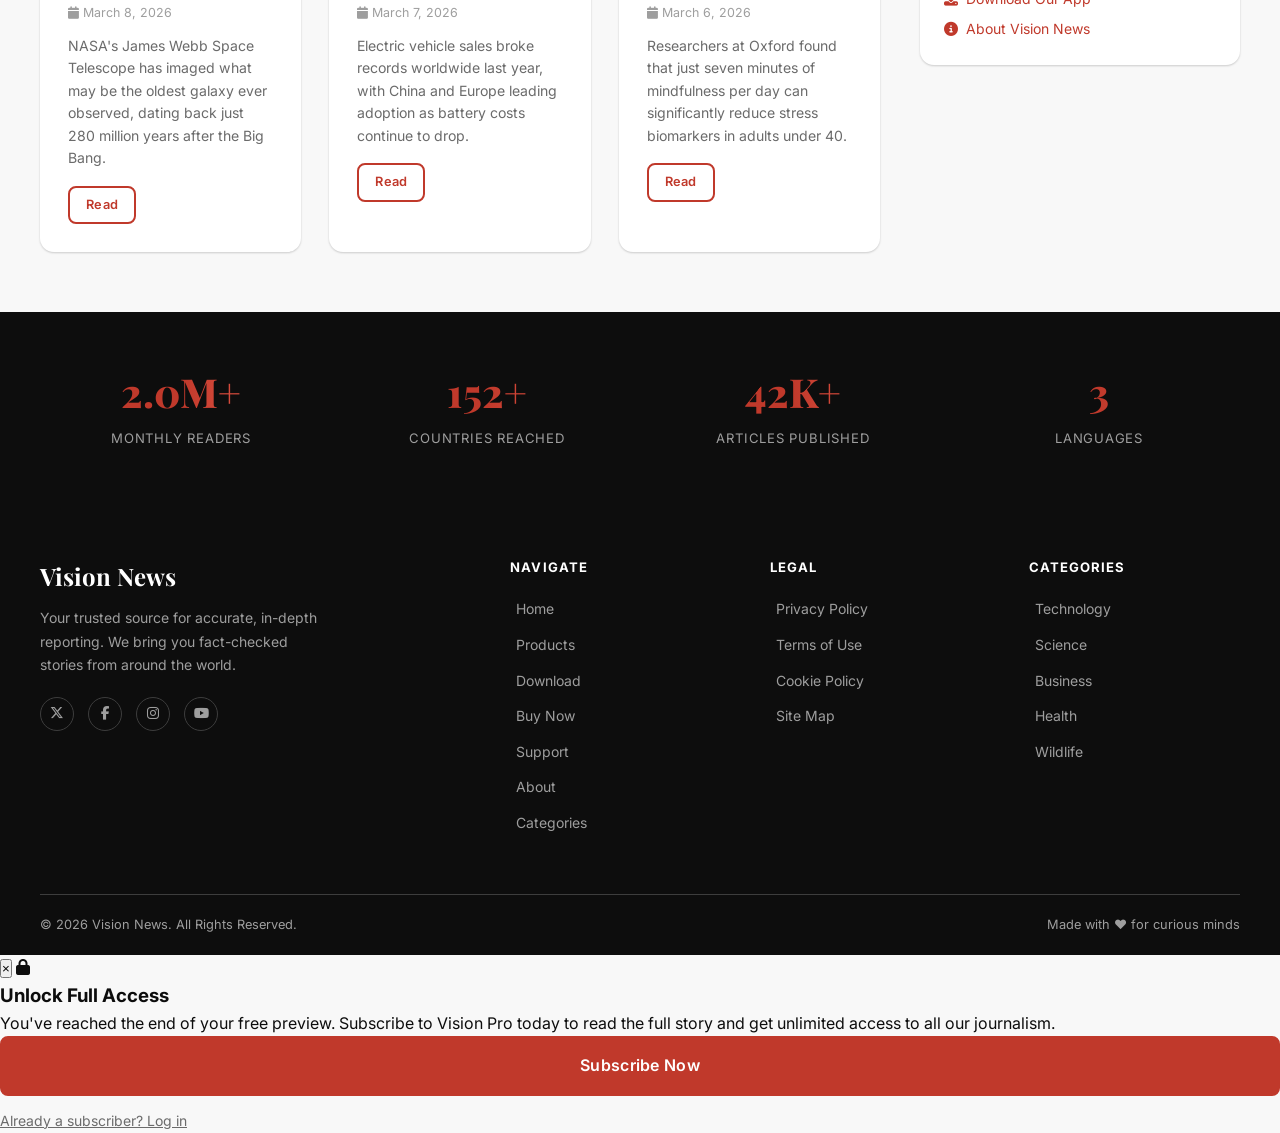
==== commit 9d1664f0: "feat: Introduce initial website structure, core pages, and a new design system with accompanying scr" ====
--- a/Home.html
+++ b/Home.html
@@ -6,6 +6,26 @@
     <meta name="viewport" content="width=device-width, initial-scale=1.0">
     <meta name="description"
         content="Vision News — Your daily fact partner. Breaking news, top stories, analysis, and more.">
+
+    <!-- Open Graph Tags -->
+    <meta property="og:title" content="Vision News — Home">
+    <meta property="og:description"
+        content="Vision News — Your daily fact partner. Breaking news, top stories, analysis, and more.">
+    <meta property="og:image" content="Resources/images/Webbanner.jpg">
+    <meta property="og:url" content="https://vision-news.com/">
+    <meta property="og:type" content="website">
+
+    <!-- Structured Data (JSON-LD) for Google News SEO -->
+    <script type="application/ld+json">
+    {
+      "@context": "https://schema.org",
+      "@type": "NewsMediaOrganization",
+      "name": "Vision News",
+      "url": "https://vision-news.com",
+      "logo": "https://vision-news.com/Resources/images/Weblogo.png"
+    }
+    </script>
+
     <title>Vision News — Home</title>
     <link rel="icon" href="Resources/images/WebICON.png" type="image/png">
     <link rel="stylesheet" href="css/Webstyle.css">
@@ -75,7 +95,7 @@
     <main>
         <!-- Hero Banner -->
         <section class="hero-banner">
-            <img src="Resources/images/Webbanner.jpg" alt="Today's top story banner">
+            <img src="Resources/images/Webbanner.jpg" alt="Today's top story banner" loading="lazy">
             <div class="hero-overlay">
                 <div class="hero-content">
                     <span class="tag">Top Story</span>
@@ -118,7 +138,8 @@
 
                         <!-- Card 2 -->
                         <article class="card">
-                            <img src="Resources/images/redPanda.png" alt="Red Panda in the wild" class="card-img">
+                            <img src="Resources/images/redPanda.png" alt="Red Panda in the wild" class="card-img"
+                                loading="lazy">
                             <div class="card-body">
                                 <span class="card-category">Wildlife</span>
                                 <h3 class="card-title"><a href="#">Red Pandas: The Hidden Giants of the Himalayas</a>
@@ -282,25 +303,26 @@
                     <li><a href="pages/BuyNow.html">Buy Now</a></li>
                     <li><a href="pages/Support.html">Support</a></li>
                     <li><a href="pages/About.html">About</a></li>
+                    <li><a href="pages/Categories.html">Categories</a></li>
                 </ul>
             </div>
             <div class="footer-col">
                 <h4>Legal</h4>
                 <ul>
-                    <li><a href="#">Privacy Policy</a></li>
-                    <li><a href="#">Terms of Use</a></li>
-                    <li><a href="#">Cookie Policy</a></li>
+                    <li><a href="Resources/policies/PrivacyPolicy.html">Privacy Policy</a></li>
+                    <li><a href="Resources/policies/TermsOfUse.html">Terms of Use</a></li>
+                    <li><a href="Resources/policies/CookiePolicy.html">Cookie Policy</a></li>
                     <li><a href="#">Site Map</a></li>
                 </ul>
             </div>
             <div class="footer-col">
                 <h4>Categories</h4>
                 <ul>
-                    <li><a href="#">Technology</a></li>
-                    <li><a href="#">Science</a></li>
-                    <li><a href="#">Business</a></li>
-                    <li><a href="#">Health</a></li>
-                    <li><a href="#">Wildlife</a></li>
+                    <li><a href="Home.html?search=technology">Technology</a></li>
+                    <li><a href="Home.html?search=science">Science</a></li>
+                    <li><a href="Home.html?search=business">Business</a></li>
+                    <li><a href="Home.html?search=health">Health</a></li>
+                    <li><a href="Home.html?search=wildlife">Wildlife</a></li>
                 </ul>
             </div>
         </div>
@@ -310,60 +332,22 @@
         </div>
     </footer>
 
-    <script>
-        // ── Scroll-reveal (IntersectionObserver) ──────────────
-        const revealEls = document.querySelectorAll(
-            '.card, .sidebar-widget, .pricing-card, .download-card, .team-card, .timeline-box, .faq-item, .contact-form, .stat-item'
-        );
-        const observer = new IntersectionObserver((entries) => {
-            entries.forEach(entry => {
-                if (entry.isIntersecting) {
-                    entry.target.classList.add('visible');
-                    observer.unobserve(entry.target);
-                }
-            });
-        }, { threshold: 0.1 });
-        revealEls.forEach(el => observer.observe(el));
-
-        // ── Animated stat counter ─────────────────────────────
-        function animateCount(el) {
-            const raw = el.textContent.trim();
-            const num = parseFloat(raw.replace(/[^\d.]/g, ''));
-            const suffix = raw.replace(/[\d.]/g, '');
-            if (isNaN(num)) return;
-            let start = null;
-            const duration = 1400;
-            const step = timestamp => {
-                if (!start) start = timestamp;
-                const progress = Math.min((timestamp - start) / duration, 1);
-                const eased = 1 - Math.pow(1 - progress, 3);
-                const val = num % 1 === 0
-                    ? Math.round(num * eased)
-                    : (num * eased).toFixed(1);
-                el.textContent = val + suffix;
-                if (progress < 1) requestAnimationFrame(step);
-            };
-            requestAnimationFrame(step);
+    <!-- Hidden Google Translate Element -->
+    <div id="google_translate_element" style="display:none;"></div>
+    <script type="text/javascript">
+        function googleTranslateElementInit() {
+            new google.translate.TranslateElement({
+                pageLanguage: 'en',
+                includedLanguages: 'en,fr,de,zh-CN',
+                autoDisplay: false
+            }, 'google_translate_element');
         }
-
-        const statObserver = new IntersectionObserver((entries) => {
-            entries.forEach(entry => {
-                if (entry.isIntersecting) {
-                    animateCount(entry.target);
-                    statObserver.unobserve(entry.target);
-                }
-            });
-        }, { threshold: 0.5 });
-        document.querySelectorAll('.stat-number').forEach(el => statObserver.observe(el));
-
-        // ── Language selector active state ────────────────────
-        document.querySelectorAll('.lang-selector span').forEach(span => {
-            span.addEventListener('click', () => {
-                document.querySelectorAll('.lang-selector span').forEach(s => s.classList.remove('active'));
-                span.classList.add('active');
-            });
-        });
     </script>
+    <script type="text/javascript"
+        src="https://translate.google.com/translate_a/element.js?cb=googleTranslateElementInit"></script>
+
+    <!-- External Script -->
+    <script src="js/WebScript.js"></script>
 
 </body>
 
--- a/css/Webstyle.css
+++ b/css/Webstyle.css
@@ -1392,4 +1392,179 @@
         animation-iteration-count: 1 !important;
         transition-duration: .01ms !important;
     }
+}
+
+/* ─── Google Translate Overrides ─────────────────── */
+.goog-te-banner-frame.skiptranslate,
+.goog-te-gadget-icon {
+    display: none !important;
+}
+
+body {
+    top: 0px !important;
+}
+
+#google_translate_element {
+    display: none !important;
+}
+
+.goog-text-highlight {
+    background-color: transparent !important;
+    border: none !important;
+    box-shadow: none !important;
+}
+
+/* ─── BuyNow Page Styles ───────────────────────────────── */
+.plan-selector {
+    display: flex;
+    gap: 12px;
+    justify-content: center;
+    margin-bottom: 36px;
+}
+
+.plan-btn {
+    padding: 10px 24px;
+    border-radius: var(--radius-md);
+    font-weight: 600;
+    font-size: .875rem;
+    border: 2px solid var(--gray-4);
+    cursor: pointer;
+    transition: var(--transition);
+    background: var(--white);
+    font-family: var(--font-body);
+}
+
+.plan-btn.active,
+.plan-btn:hover {
+    background: var(--primary);
+    color: var(--white);
+    border-color: var(--primary);
+}
+
+.checkout-grid {
+    display: grid;
+    grid-template-columns: 1fr 380px;
+    gap: 48px;
+    align-items: start;
+}
+
+.order-summary {
+    background: var(--white);
+    border-radius: var(--radius-lg);
+    padding: 28px;
+    box-shadow: var(--shadow-sm);
+    position: sticky;
+    top: 80px;
+}
+
+.order-summary h3 {
+    font-size: 1.05rem;
+    font-weight: 700;
+    margin-bottom: 20px;
+    border-bottom: 1px solid var(--gray-4);
+    padding-bottom: 12px;
+}
+
+.order-line {
+    display: flex;
+    justify-content: space-between;
+    font-size: .875rem;
+    padding: 8px 0;
+    border-bottom: 1px solid var(--gray-5);
+}
+
+.order-total {
+    display: flex;
+    justify-content: space-between;
+    font-weight: 700;
+    font-size: 1rem;
+    padding: 14px 0 0;
+    margin-top: 4px;
+}
+
+.trust-badges {
+    display: flex;
+    gap: 16px;
+    justify-content: center;
+    margin-top: 16px;
+    flex-wrap: wrap;
+}
+
+.trust-badge {
+    display: flex;
+    align-items: center;
+    gap: 6px;
+    font-size: .78rem;
+    color: var(--gray-2);
+}
+
+.billing-toggle {
+    display: flex;
+    align-items: center;
+    gap: 12px;
+    justify-content: center;
+    margin-bottom: 32px;
+    font-size: .875rem;
+}
+
+.toggle-switch {
+    width: 46px;
+    height: 26px;
+    background: var(--primary);
+    border-radius: 99px;
+    position: relative;
+    cursor: pointer;
+    transition: var(--transition);
+}
+
+.toggle-knob {
+    width: 20px;
+    height: 20px;
+    background: var(--white);
+    border-radius: 50%;
+    position: absolute;
+    top: 3px;
+    left: 3px;
+    transition: var(--transition);
+    box-shadow: 0 1px 4px rgba(0, 0, 0, .2);
+}
+
+.saving-badge {
+    background: var(--accent);
+    color: var(--white);
+    font-size: .72rem;
+    font-weight: 700;
+    padding: 3px 10px;
+    border-radius: 99px;
+    text-transform: uppercase;
+}
+
+/* ─── Responsive Overrides (Products, Download, BuyNow) ───────────────── */
+@media (max-width: 900px) {
+    .section.container>div[style*="grid-template-columns"] {
+        grid-template-columns: 1fr !important;
+        gap: 24px !important;
+    }
+
+    .section.section-alt .container>div[style*="grid-template-columns"] {
+        grid-template-columns: 1fr 1fr !important;
+    }
+
+    .checkout-grid {
+        grid-template-columns: 1fr;
+    }
+
+    .order-summary {
+        position: static;
+    }
+}
+
+@media (max-width: 600px) {
+    .section.section-alt .container>div[style*="grid-template-columns"] {
+        grid-template-columns: 1fr !important;
+    }
+
+    .plan-selector {
+        flex-direction: column;
+    }
 }
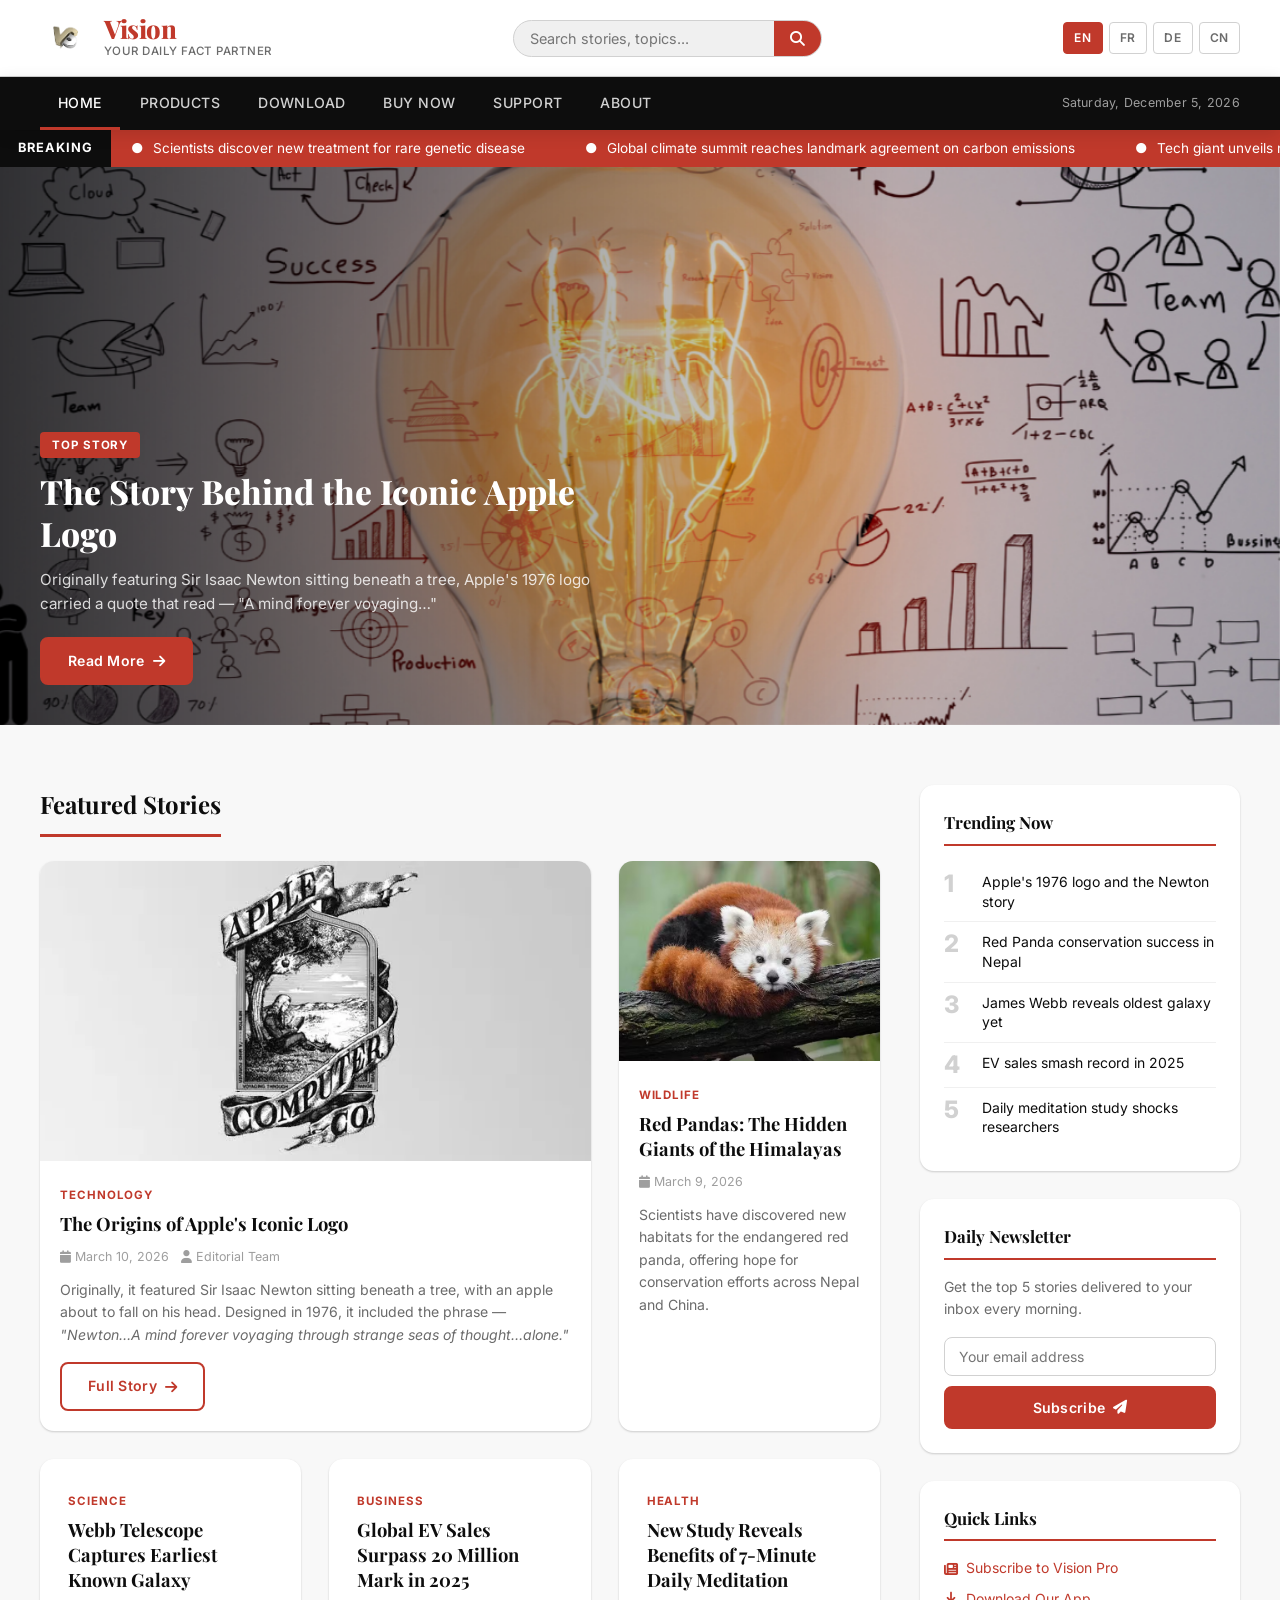
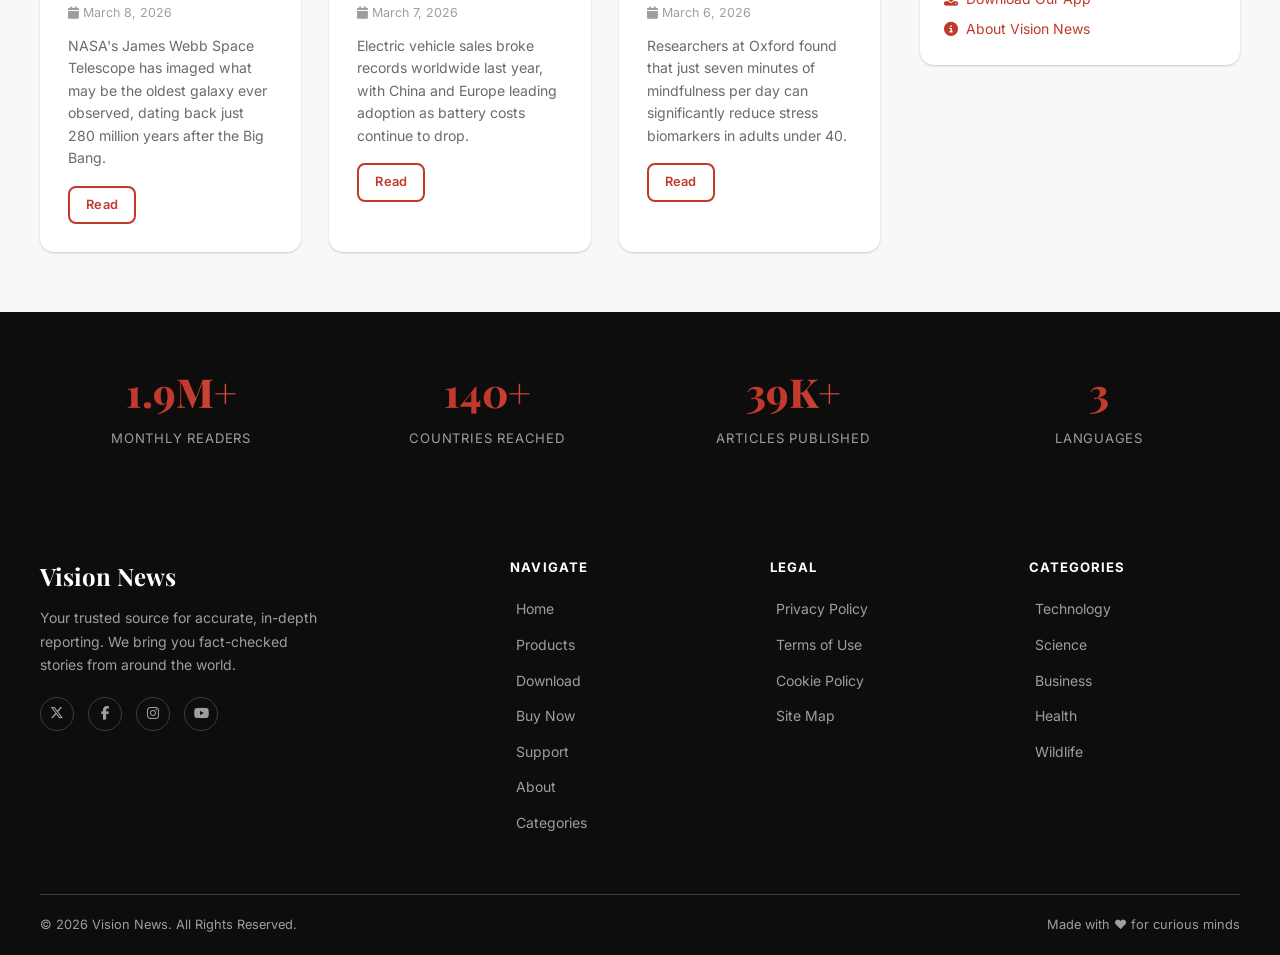
==== commit b1aeca47: "Fixed the Paywall Issues Fixed the Static Date" ====
--- a/Home.html
+++ b/Home.html
@@ -68,7 +68,7 @@
                 <a href="pages/Support.html">Support</a>
                 <a href="pages/About.html">About</a>
             </div>
-            <span class="nav-date">Tuesday, March 10, 2026</span>
+            <span class="nav-date"><i class="fa fa-spinner fa-spin"></i> Fetching Date...</span>
         </div>
     </nav>
 
--- a/css/Webstyle.css
+++ b/css/Webstyle.css
@@ -1567,4 +1567,90 @@
     .plan-selector {
         flex-direction: column;
     }
+}
+
+/* ─── Paywall Modal & Blur Effect ─────────────────────── */
+body.paywall-active {
+    overflow: hidden;
+}
+
+body.paywall-active main {
+    filter: blur(8px);
+    pointer-events: none;
+    user-select: none;
+}
+
+.paywall-overlay {
+    position: fixed;
+    top: 0;
+    left: 0;
+    width: 100%;
+    height: 100%;
+    background: rgba(0, 0, 0, 0.4);
+    z-index: 9999;
+    display: flex;
+    align-items: center;
+    justify-content: center;
+    opacity: 0;
+    visibility: hidden;
+    transition: all 0.3s ease;
+    backdrop-filter: blur(2px);
+}
+
+.paywall-overlay.active {
+    opacity: 1;
+    visibility: visible;
+}
+
+.paywall-modal {
+    background: var(--white);
+    width: 90%;
+    max-width: 480px;
+    border-radius: var(--radius-lg);
+    padding: 40px;
+    text-align: center;
+    box-shadow: 0 20px 40px rgba(0, 0, 0, 0.2);
+    transform: translateY(20px);
+    transition: all 0.3s ease;
+    position: relative;
+}
+
+.paywall-overlay.active .paywall-modal {
+    transform: translateY(0);
+}
+
+.paywall-modal-close {
+    position: absolute;
+    top: 16px;
+    right: 16px;
+    background: none;
+    border: none;
+    font-size: 1.5rem;
+    color: var(--gray-2);
+    cursor: pointer;
+    transition: var(--transition);
+}
+
+.paywall-modal-close:hover {
+    color: var(--primary);
+}
+
+.paywall-icon {
+    font-size: 3rem;
+    color: var(--accent);
+    margin-bottom: 20px;
+}
+
+.paywall-title {
+    font-size: 1.5rem;
+    font-weight: 800;
+    margin-bottom: 12px;
+    color: var(--dark);
+}
+
+.paywall-desc {
+    color: var(--gray-2);
+    font-size: .95rem;
+    line-height: 1.6;
+    margin-bottom: 24px;
 }
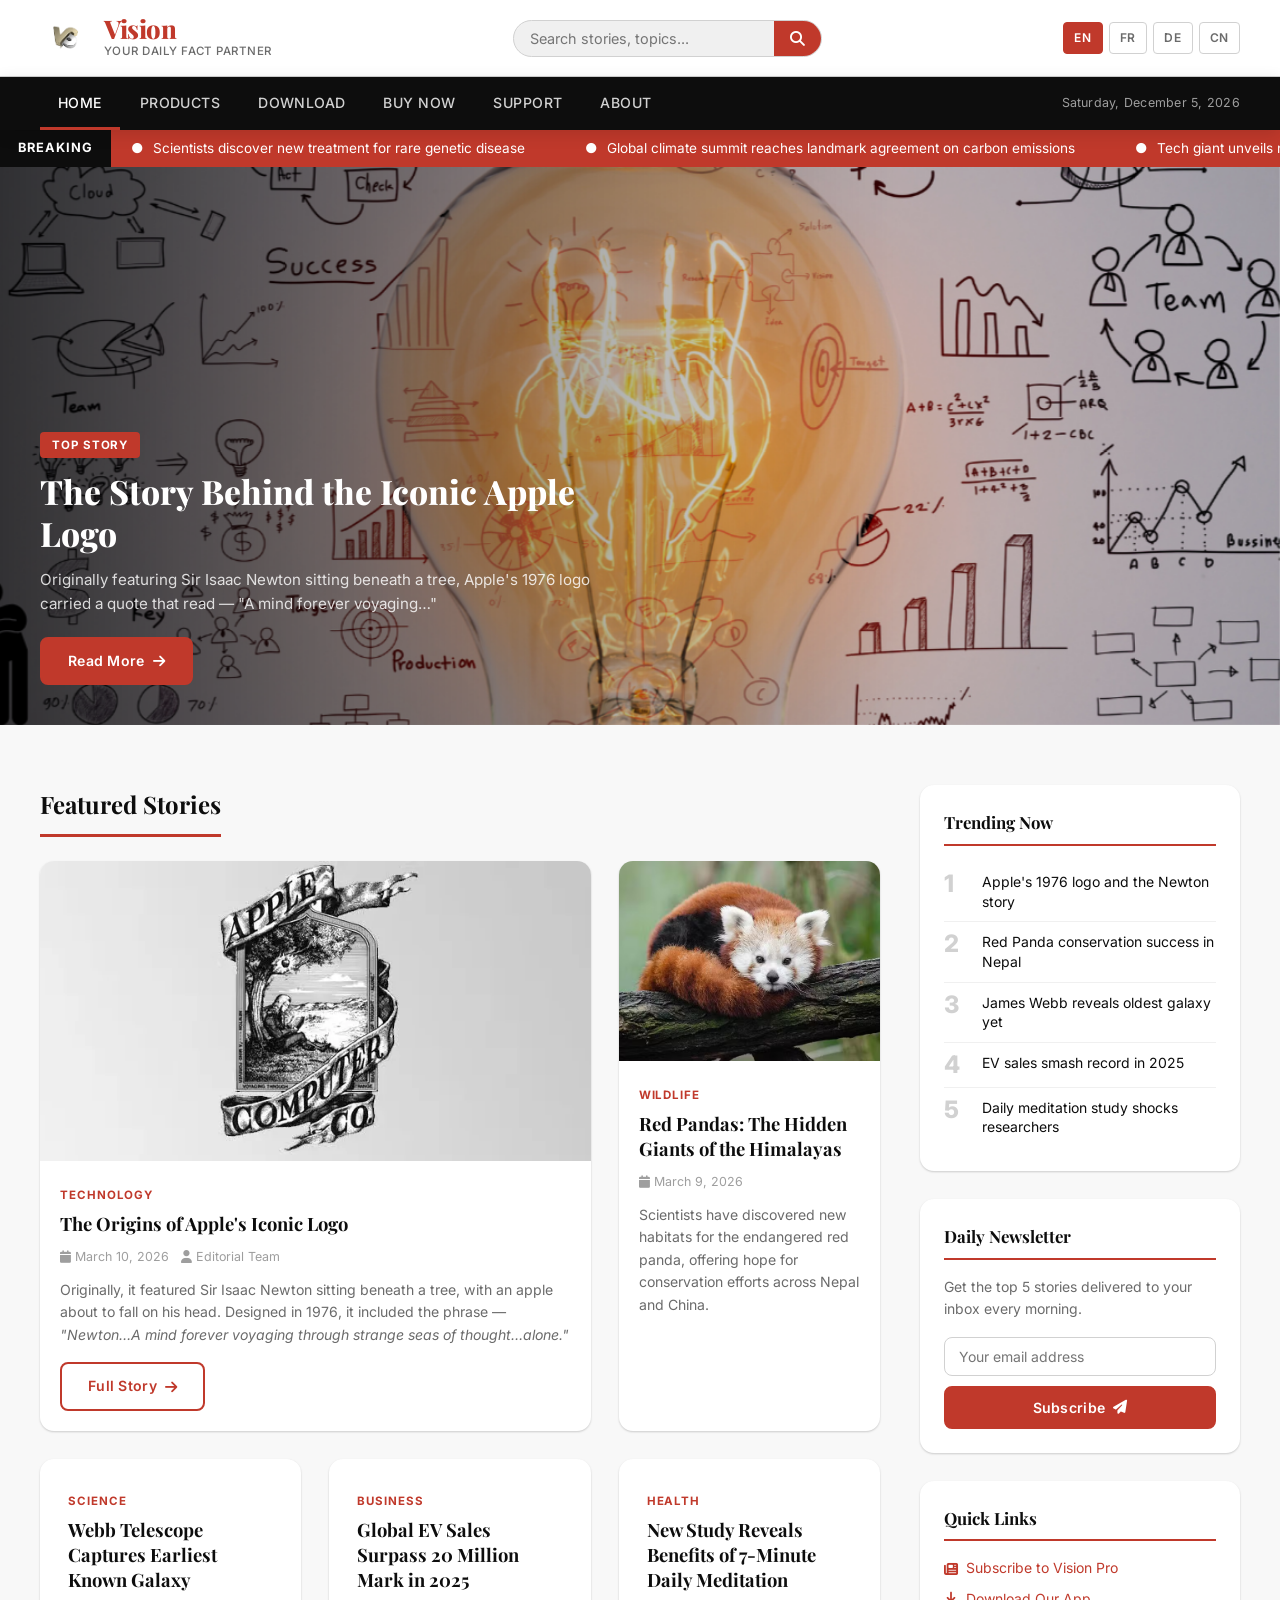
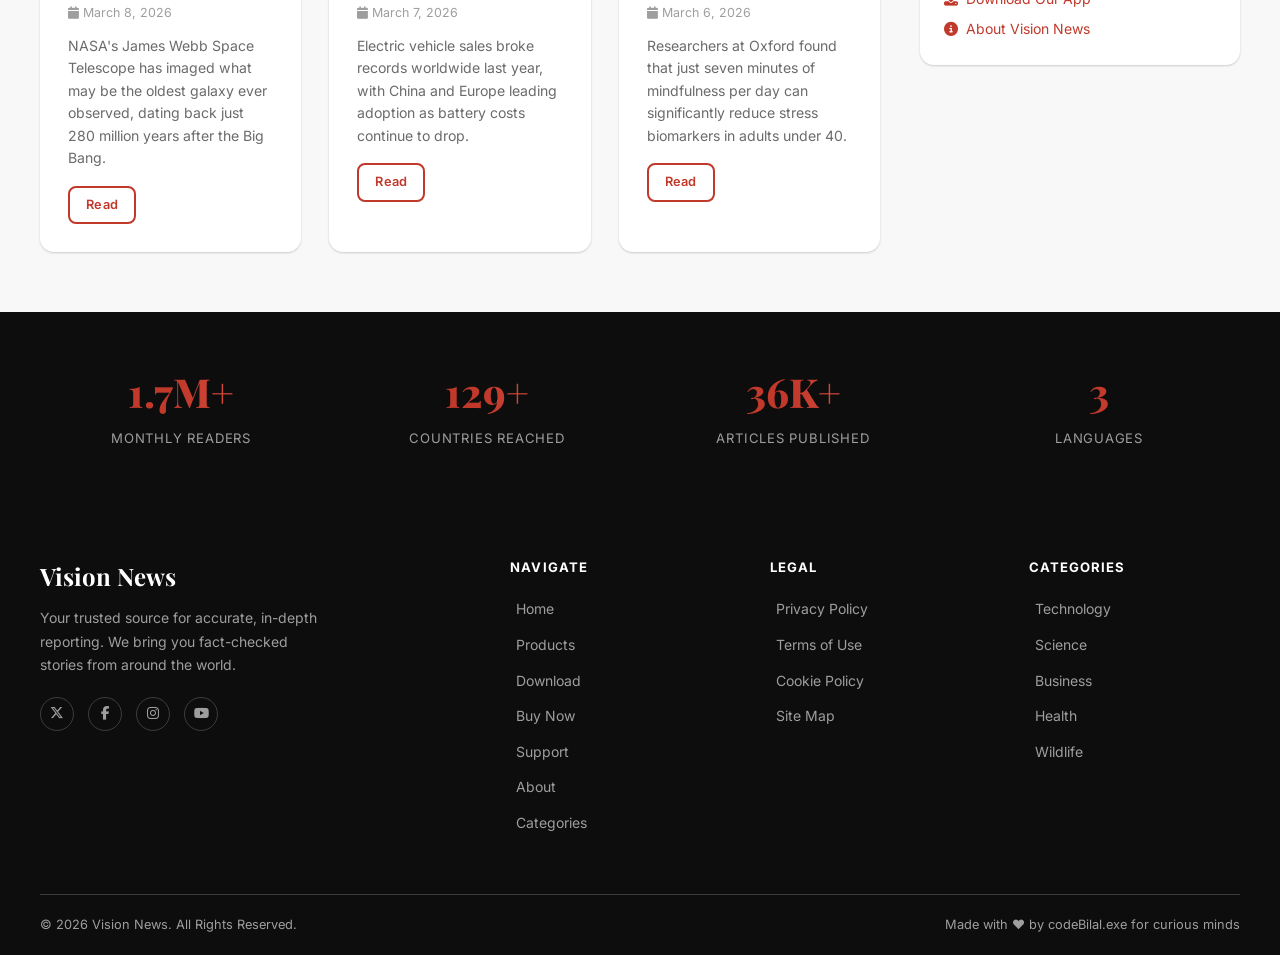
==== commit db74c34b: "feat: add About page and update footer with author link in Home.html" ====
--- a/Home.html
+++ b/Home.html
@@ -328,7 +328,7 @@
         </div>
         <div class="footer-bottom">
             <p>&copy; 2026 Vision News. All Rights Reserved.</p>
-            <p>Made with ❤️ for curious minds</p>
+            <p>Made with ❤️ by <a href="https://github.com/codeBilal-exe">codeBilal.exe</a> for curious minds</p>
         </div>
     </footer>
 
